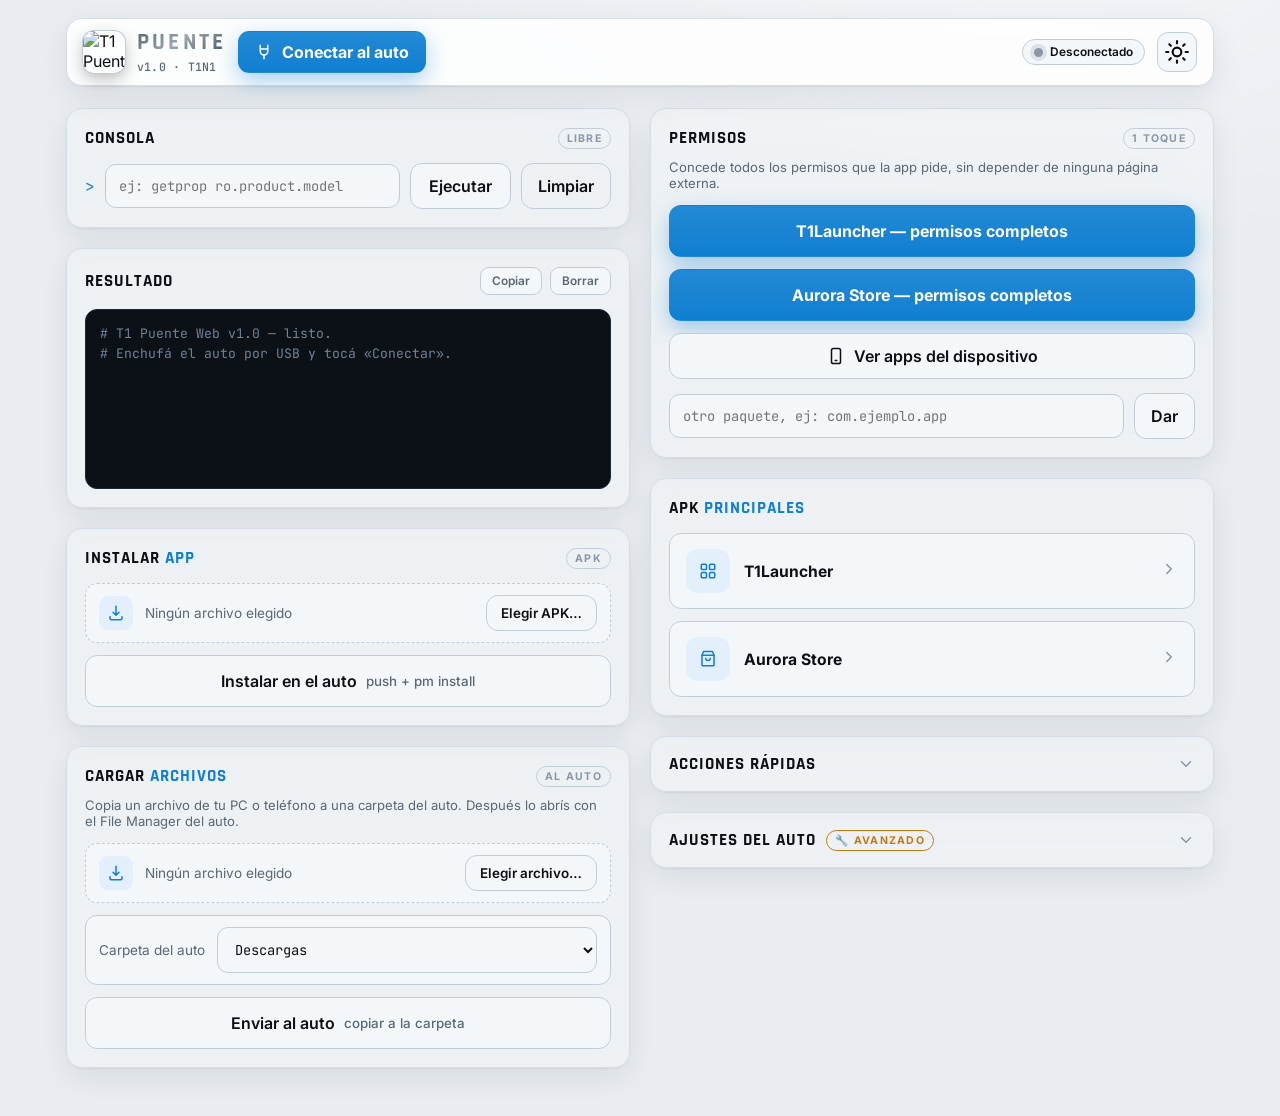
==== web/index.html @ 4e5c522c "T1 Puente: nuevo modulo Cargar archivos (copia a una carpeta del auto) Debajo de Instalar app: elegi" ====
<!doctype html>
<html lang="es">
<head>
<meta charset="utf-8">
<meta name="viewport" content="width=device-width, initial-scale=1, viewport-fit=cover">
<title>T1 Puente Web</title>
<link rel="icon" href="assets/icon.jpg">
<link rel="preconnect" href="https://fonts.googleapis.com">
<link rel="preconnect" href="https://fonts.gstatic.com" crossorigin>
<link rel="stylesheet" href="https://fonts.googleapis.com/css2?family=Rajdhani:wght@500;600;700&family=Inter:wght@400;500;600;700&family=JetBrains+Mono:wght@400;500&display=swap">
<style>
  :root{
    --bg:#e9edf1; --bg-grad:#f3f6f9; --surface:#ffffff; --surface-2:#f4f7fa;
    --fg:#0c1014; --muted:#5a6775; --faint:#8a97a6; --line:#d6dde4; --line-2:#c3ccd6;
    --accent:#0f7fd1; --accent-ink:#ffffff; --accent-soft:#e3f0fb;
    --ok:#1f9d57; --warn:#c07a12; --danger:#c8392f;
    --term-bg:#0c1117; --term-fg:#d7e2ee; --term-line:#1d2733;
    --metal-a:#5b6773; --metal-b:#9aa6b2; --metal-c:#47525d;
    --shadow:0 1px 2px rgba(16,24,33,.06), 0 10px 30px rgba(16,24,33,.08);
    --wall-op:.12; --card-pct:22%; color-scheme:light;
  }
  @media (prefers-color-scheme: dark){ :root:not([data-theme="light"]){
    --bg:#06080b; --bg-grad:#0a0d12; --surface:#0e1218; --surface-2:#12171f;
    --fg:#e8eef4; --muted:#93a1b1; --faint:#6b7988; --line:#1e2733; --line-2:#2a3542;
    --accent:#35b8ff; --accent-ink:#04121c; --accent-soft:#102838;
    --ok:#3cd083; --warn:#e6a33a; --danger:#ff6a5c;
    --term-bg:#05080c; --term-fg:#cfe0f0; --term-line:#182230;
    --metal-a:#aab4bf; --metal-b:#eef3f8; --metal-c:#79838f;
    --shadow:0 1px 2px rgba(0,0,0,.5), 0 18px 46px rgba(0,0,0,.55);
    --wall-op:.5; color-scheme:dark;
  }}
  :root[data-theme="dark"]{
    --bg:#06080b; --bg-grad:#0a0d12; --surface:#0e1218; --surface-2:#12171f;
    --fg:#e8eef4; --muted:#93a1b1; --faint:#6b7988; --line:#1e2733; --line-2:#2a3542;
    --accent:#35b8ff; --accent-ink:#04121c; --accent-soft:#102838;
    --ok:#3cd083; --warn:#e6a33a; --danger:#ff6a5c;
    --term-bg:#05080c; --term-fg:#cfe0f0; --term-line:#182230;
    --metal-a:#aab4bf; --metal-b:#eef3f8; --metal-c:#79838f;
    --shadow:0 1px 2px rgba(0,0,0,.5), 0 18px 46px rgba(0,0,0,.55);
    --wall-op:.5; color-scheme:dark;
  }
  *{box-sizing:border-box}
  html,body{margin:0}
  body{background:radial-gradient(1200px 600px at 80% -10%, var(--bg-grad), transparent 60%), var(--bg);
    color:var(--fg); font-family:"Inter",system-ui,-apple-system,Segoe UI,Roboto,sans-serif; min-height:100vh}
  .wall{position:fixed; inset:0; z-index:-1; pointer-events:none;
    background:url("assets/wall.jpg") center/cover no-repeat; opacity:var(--wall-op);
    filter:saturate(1.12) brightness(1.25) contrast(1.02);
    -webkit-mask-image:linear-gradient(180deg,#000 0%,#000 62%,transparent 100%);
            mask-image:linear-gradient(180deg,#000 0%,#000 62%,transparent 100%)}
  .wrap{max-width:1180px; margin:0 auto; padding-inline:16px; padding-block:18px 48px}

  header{position:sticky; top:env(safe-area-inset-top,0px); z-index:20; display:flex; align-items:center;
    gap:12px; flex-wrap:wrap; padding:12px 16px; margin-bottom:22px;
    background:color-mix(in srgb,var(--surface) 86%,transparent); backdrop-filter:blur(10px); -webkit-backdrop-filter:blur(10px);
    border:1px solid var(--line); border-radius:16px; box-shadow:var(--shadow)}
  .brand{display:flex; align-items:center; gap:12px; min-width:0}
  .brand img{width:42px; height:42px; border-radius:11px; display:block; box-shadow:0 0 0 1px var(--line-2),0 6px 16px rgba(0,0,0,.25)}
  .wordmark{display:flex; flex-direction:column; line-height:1; min-width:0}
  .wordmark .name{font-family:"Rajdhani",sans-serif; font-weight:700; letter-spacing:.14em; font-size:1.42rem;
    background:linear-gradient(145deg,var(--metal-a),var(--metal-b) 45%,var(--metal-c)); -webkit-background-clip:text; background-clip:text; color:transparent}
  .wordmark .sub{margin-top:6px; font-family:"JetBrains Mono",monospace; font-size:.72rem; letter-spacing:.02em; color:var(--muted); font-weight:500}
  .spacer{flex:1 1 auto}
  .pill{display:inline-flex; align-items:center; gap:7px; padding:5px 11px; border-radius:999px; font-size:.74rem; font-weight:600; border:1px solid var(--line-2); background:var(--surface-2); --c:var(--faint)}
  .pill .dot{width:9px;height:9px;border-radius:50%;background:var(--c);box-shadow:0 0 0 4px color-mix(in srgb,var(--c) 22%,transparent)}
  .pill.on{--c:var(--ok)}
  .iconbtn{display:inline-grid; place-items:center; width:40px; height:40px; border-radius:11px; border:1px solid var(--line-2); background:var(--surface-2); color:var(--fg); cursor:pointer}
  .iconbtn:hover{border-color:var(--accent)}
  .btn.hdr{width:auto; padding:10px 16px; border-radius:11px}
  @media (max-width:520px){ .btn.hdr{flex:1 1 100%; order:5} }

  .grid{display:grid; grid-template-columns:1fr 1fr; gap:20px; align-items:start}
  @media (max-width:860px){ .grid{grid-template-columns:1fr} }
  .col{display:flex; flex-direction:column; gap:20px; min-width:0}
  .card{background:color-mix(in srgb,var(--surface) var(--card-pct,22%),transparent); border:1px solid var(--line);
    border-radius:16px; box-shadow:var(--shadow); padding:18px; min-width:0; -webkit-backdrop-filter:blur(13px); backdrop-filter:blur(13px)}
  .card>.head{display:flex; align-items:center; gap:10px; margin-bottom:14px}
  .ttl{font-family:"Rajdhani",sans-serif; font-weight:700; font-size:1.06rem; letter-spacing:.06em; text-transform:uppercase}
  .ttl .em{color:var(--accent)}
  .card .note{font-size:.82rem; color:var(--muted); margin:-4px 0 14px}
  .chip{margin-left:auto; font-size:.66rem; font-weight:700; letter-spacing:.12em; text-transform:uppercase; color:var(--faint); border:1px solid var(--line-2); padding:3px 8px; border-radius:999px}

  details.menu{padding:0; overflow:hidden}
  details.menu>summary{list-style:none; cursor:pointer; display:flex; align-items:center; gap:10px; padding:16px 18px}
  details.menu>summary::-webkit-details-marker{display:none}
  .chev{margin-left:auto; color:var(--faint); transition:transform .18s ease; display:inline-flex}
  details.menu[open]>summary .chev{transform:rotate(180deg)}
  .menubody{padding:0 18px 18px}

  .btn{appearance:none; font:inherit; cursor:pointer; border-radius:12px; border:1px solid var(--line-2); background:var(--surface-2);
    color:var(--fg); padding:12px 16px; font-weight:600; display:inline-flex; align-items:center; justify-content:center; gap:9px; width:100%;
    transition:transform .05s ease,border-color .15s ease,background .15s ease}
  .btn:hover{border-color:var(--accent)}
  .btn:active{transform:translateY(1px)}
  .btn svg{width:18px; height:18px; flex:none}
  .btn small{color:var(--muted); font-weight:500}
  .btn.primary{background:linear-gradient(180deg,color-mix(in srgb,var(--accent) 92%,#fff 8%),var(--accent)); color:var(--accent-ink);
    border-color:transparent; font-weight:700; box-shadow:0 8px 22px color-mix(in srgb,var(--accent) 35%,transparent)}
  .btn.primary:hover{filter:brightness(1.04)}
  .btn.lg{padding:15px 16px; font-size:1rem}
  .btn.ghost{background:transparent}
  .btn.warnline{border-color:color-mix(in srgb,var(--warn) 55%,var(--line-2))}
  .btn.col-txt{flex-direction:column; align-items:flex-start; gap:3px; text-align:left}
  .btn.col-txt .cmd{font-family:"JetBrains Mono",monospace; font-size:.72rem; color:var(--faint)}
  .btn-row{display:grid; grid-template-columns:1fr 1fr; gap:12px}
  @media (max-width:430px){ .btn-row{grid-template-columns:1fr} }
  .w-auto{width:auto}
  .stack{display:flex; flex-direction:column; gap:12px}

  .term{background:var(--term-bg); border:1px solid var(--term-line); border-radius:12px; padding:14px;
    font-family:"JetBrains Mono",monospace; font-size:.82rem; line-height:1.55; color:var(--term-fg); min-height:180px; max-height:360px; overflow:auto; white-space:pre-wrap; word-break:break-word}
  .ln{display:block}
  .ok{color:#4fd58a}.mut{color:#6f8296}.acc{color:#49c4ff}.wn{color:#e7b256}
  .toolbar{display:flex; gap:8px; margin-left:auto}
  .tbtn{font:inherit; cursor:pointer; font-size:.74rem; font-weight:600; color:var(--muted); background:var(--surface-2); border:1px solid var(--line-2); border-radius:9px; padding:6px 11px}
  .tbtn:hover{border-color:var(--accent); color:var(--fg)}
  .console{display:flex; gap:10px; flex-wrap:wrap; align-items:center}
  .console .prompt{font-family:"JetBrains Mono",monospace; color:var(--accent)}
  .input{flex:1 1 180px; min-width:0; font-family:"JetBrains Mono",monospace; font-size:.86rem; background:var(--surface-2); border:1px solid var(--line-2); border-radius:11px; padding:12px 13px; color:var(--fg)}
  .input:focus{outline:2px solid color-mix(in srgb,var(--accent) 55%,transparent); outline-offset:1px; border-color:var(--accent)}
  .filebox{display:flex; align-items:center; gap:12px; margin-bottom:12px; border:1px dashed var(--line-2); border-radius:12px; padding:11px 13px; background:var(--surface-2)}
  .filebox .fi{width:34px;height:34px;border-radius:9px;display:grid;place-items:center;background:var(--accent-soft); color:var(--accent); flex:none}
  .filebox .fn{font-size:.85rem; color:var(--muted); min-width:0; overflow:hidden; text-overflow:ellipsis; white-space:nowrap; flex:1 1 auto}

  .apk{display:flex; align-items:center; gap:14px; text-align:left; padding:15px 16px}
  .apk .ico{width:44px;height:44px;border-radius:12px;flex:none;display:grid;place-items:center;background:var(--accent-soft); color:var(--accent)}
  .apk .meta{display:flex;flex-direction:column;gap:2px;min-width:0;flex:1 1 auto}
  .apk .meta b{font-size:.98rem}
  .apk .meta span{font-size:.77rem;color:var(--muted)}
  .apk .go{color:var(--faint); flex:none}

  .overlay{position:fixed; inset:0; z-index:50; display:grid; place-items:center; padding:16px; background:rgba(4,8,12,.62); -webkit-backdrop-filter:blur(3px); backdrop-filter:blur(3px)}
  .modal{background:var(--surface); border:1px solid var(--line); border-radius:16px; box-shadow:var(--shadow); max-width:560px; width:100%; max-height:84vh; display:flex; flex-direction:column}
  .modal h3{font-family:"Rajdhani",sans-serif; letter-spacing:.06em; text-transform:uppercase; padding:18px 20px 0; font-size:1.18rem; margin:0}
  .modal .sub{padding:2px 20px 0; font-size:.78rem; color:var(--faint)}
  .modal .terms{overflow:auto; padding:12px 20px; margin:8px 0; font-size:.85rem; line-height:1.5; color:var(--muted)}
  .modal .terms p{margin:0 0 9px}
  .modal .check{display:flex; gap:10px; align-items:flex-start; padding:2px 20px 0; font-size:.9rem; cursor:pointer}
  .modal .check input{margin-top:2px; width:18px; height:18px; accent-color:var(--accent); flex:none}
  .modal .acts{display:flex; gap:10px; padding:16px 20px 20px}
  .modal .acts .btn{width:auto; flex:1 1 0}
  .btn[disabled]{opacity:.5; cursor:not-allowed}
  .modal .filter{display:flex; gap:12px; align-items:center; padding:10px 20px 0; flex-wrap:wrap}
  .modal .filter label{display:flex; gap:7px; align-items:center; font-size:.82rem; color:var(--muted); cursor:pointer}
  .modal .filter label input{width:17px; height:17px; accent-color:var(--accent)}
  .applist{display:flex; flex-direction:column; gap:2px; overflow:auto; min-height:120px; flex:1 1 auto; padding:8px 12px 12px; margin:6px 0}
  .approw{text-align:left; width:100%; font:inherit; cursor:pointer; background:transparent; border:1px solid transparent; border-radius:9px; padding:10px 12px; color:var(--fg); font-family:"JetBrains Mono",monospace; font-size:.82rem; word-break:break-all}
  .approw:hover{background:var(--surface-2); border-color:var(--accent)}
  [hidden]{display:none!important}
  @media (prefers-reduced-motion:reduce){*{transition:none!important}}
</style>
</head>
<body>
<div class="wall" aria-hidden="true"></div>
<div class="wrap">
  <header>
    <div class="brand">
      <img src="assets/icon.jpg" alt="T1 Puente">
      <div class="wordmark"><span class="name">PUENTE</span><span class="sub">v1.0 · T1N1</span></div>
    </div>
    <button class="btn primary hdr" id="connect">
      <svg viewBox="0 0 24 24" fill="none" stroke="currentColor" stroke-width="2" stroke-linecap="round" stroke-linejoin="round"><path d="M7 3v5M17 3v5M7 8h10v3a5 5 0 0 1-10 0z"/><path d="M12 16v5"/></svg>
      <span id="connLabel">Conectar al auto</span>
    </button>
    <div class="spacer"></div>
    <span class="pill" id="statusPill"><span class="dot"></span><span id="statusTxt">Desconectado</span></span>
    <button class="iconbtn" id="themeBtn" title="Modo claro/oscuro" aria-label="Cambiar tema">
      <svg id="themeIcon" viewBox="0 0 24 24" fill="none" stroke="currentColor" stroke-width="2" stroke-linecap="round" stroke-linejoin="round"><circle cx="12" cy="12" r="4"/><path d="M12 2v2M12 20v2M4.9 4.9l1.4 1.4M17.7 17.7l1.4 1.4M2 12h2M20 12h2M4.9 19.1l1.4-1.4M17.7 6.3l1.4-1.4"/></svg>
    </button>
  </header>

  <div class="grid">
    <div class="col">
      <div class="card">
        <div class="head"><span class="ttl">Consola</span><span class="chip">libre</span></div>
        <div class="console">
          <span class="prompt">&gt;</span>
          <input class="input" id="cmd" placeholder="ej: getprop ro.product.model" autocomplete="off" spellcheck="false">
          <button class="btn w-auto" id="run" style="padding:12px 18px">Ejecutar</button>
          <button class="btn ghost w-auto" id="wipe" style="padding:12px 16px">Limpiar</button>
        </div>
      </div>

      <div class="card">
        <div class="head"><span class="ttl">Resultado</span>
          <div class="toolbar"><button class="tbtn" id="copyBtn">Copiar</button><button class="tbtn" id="clearBtn">Borrar</button></div>
        </div>
        <div class="term" id="term" aria-live="polite"></div>
      </div>

      <div class="card">
        <div class="head"><span class="ttl">Instalar <span class="em">app</span></span><span class="chip">APK</span></div>
        <div class="filebox">
          <span class="fi"><svg viewBox="0 0 24 24" width="18" height="18" fill="none" stroke="currentColor" stroke-width="2" stroke-linecap="round" stroke-linejoin="round"><path d="M12 3v12M8 11l4 4 4-4"/><path d="M4 17v2a2 2 0 0 0 2 2h12a2 2 0 0 0 2-2v-2"/></svg></span>
          <span class="fn" id="fileName">Ningún archivo elegido</span>
          <button class="btn w-auto" id="pickApk" style="padding:9px 14px; font-size:.84rem">Elegir APK…</button>
          <input type="file" id="fileApk" accept=".apk" hidden>
        </div>
        <button class="btn lg" id="installFile">Instalar en el auto <small>push + pm install</small></button>
      </div>

      <div class="card">
        <div class="head"><span class="ttl">Cargar <span class="em">archivos</span></span><span class="chip">al auto</span></div>
        <p class="note">Copia un archivo de tu PC o teléfono a una carpeta del auto. Después lo abrís con el File Manager del auto.</p>
        <div class="filebox">
          <span class="fi"><svg viewBox="0 0 24 24" width="18" height="18" fill="none" stroke="currentColor" stroke-width="2" stroke-linecap="round" stroke-linejoin="round"><path d="M12 3v12M8 11l4 4 4-4"/><path d="M4 17v2a2 2 0 0 0 2 2h12a2 2 0 0 0 2-2v-2"/></svg></span>
          <span class="fn" id="fileName2">Ningún archivo elegido</span>
          <button class="btn w-auto" id="pickFile" style="padding:9px 14px; font-size:.84rem">Elegir archivo…</button>
          <input type="file" id="fileAny" accept=".apk,.zip,.png,.jpg,.jpeg,.webp,.gif,.mp4,.mkv,.mov,.m4a,.mp3" hidden>
        </div>
        <div class="filebox" style="border-style:solid; margin-bottom:12px">
          <span class="fn" style="flex:none; color:var(--muted)">Carpeta del auto</span>
          <select class="input" id="destFolder">
            <option value="/sdcard/Download">Descargas</option>
            <option value="/sdcard/Pictures">Imágenes (Pictures)</option>
            <option value="/sdcard/DCIM">Fotos (DCIM)</option>
            <option value="/sdcard/Movies">Videos (Movies)</option>
            <option value="/sdcard/Music">Música</option>
          </select>
        </div>
        <button class="btn lg" id="sendFile">Enviar al auto <small>copiar a la carpeta</small></button>
      </div>
    </div>

    <div class="col">
      <div class="card">
        <div class="head"><span class="ttl">Permisos</span><span class="chip">1 toque</span></div>
        <p class="note">Concede todos los permisos que la app pide, sin depender de ninguna página externa.</p>
        <div class="stack">
          <button class="btn primary lg" id="permT1L">T1Launcher — permisos completos</button>
          <button class="btn primary lg" id="permAurora">Aurora Store — permisos completos</button>
          <button class="btn" id="verApps">
            <svg viewBox="0 0 24 24" fill="none" stroke="currentColor" stroke-width="2" stroke-linecap="round" stroke-linejoin="round"><rect x="6" y="2" width="12" height="20" rx="2.5"/><path d="M11 18h2"/></svg>
            Ver apps del dispositivo
          </button>
          <div class="console" style="margin-top:2px">
            <input class="input" id="permPkg" placeholder="otro paquete, ej: com.ejemplo.app" autocomplete="off" spellcheck="false">
            <button class="btn w-auto" id="permOtra" style="padding:12px 16px">Dar</button>
          </div>
        </div>
      </div>

      <div class="card">
        <div class="head"><span class="ttl">APK <span class="em">principales</span></span></div>
        <div class="stack">
          <button class="btn apk" id="btnT1L">
            <span class="ico"><svg viewBox="0 0 24 24" width="22" height="22" fill="none" stroke="currentColor" stroke-width="2" stroke-linecap="round" stroke-linejoin="round"><rect x="3" y="3" width="7" height="7" rx="1.5"/><rect x="14" y="3" width="7" height="7" rx="1.5"/><rect x="3" y="14" width="7" height="7" rx="1.5"/><rect x="14" y="14" width="7" height="7" rx="1.5"/></svg></span>
            <span class="meta"><b>T1Launcher</b></span>
            <span class="go"><svg viewBox="0 0 24 24" width="20" height="20" fill="none" stroke="currentColor" stroke-width="2" stroke-linecap="round" stroke-linejoin="round"><path d="M9 6l6 6-6 6"/></svg></span>
          </button>
          <button class="btn apk" id="btnAurora">
            <span class="ico"><svg viewBox="0 0 24 24" width="22" height="22" fill="none" stroke="currentColor" stroke-width="2" stroke-linecap="round" stroke-linejoin="round"><path d="M6 2l-2 5v13a1 1 0 0 0 1 1h14a1 1 0 0 0 1-1V7l-2-5z"/><path d="M4 7h16M9 11a3 3 0 0 0 6 0"/></svg></span>
            <span class="meta"><b>Aurora Store</b></span>
            <span class="go"><svg viewBox="0 0 24 24" width="20" height="20" fill="none" stroke="currentColor" stroke-width="2" stroke-linecap="round" stroke-linejoin="round"><path d="M9 6l6 6-6 6"/></svg></span>
          </button>
        </div>
      </div>

      <details class="card menu">
        <summary><span class="ttl">Acciones rápidas</span>
          <span class="chev"><svg viewBox="0 0 24 24" width="18" height="18" fill="none" stroke="currentColor" stroke-width="2" stroke-linecap="round" stroke-linejoin="round"><path d="M6 9l6 6 6-6"/></svg></span>
        </summary>
        <div class="menubody"><div class="stack">
          <button class="btn col-txt" id="accToque"><span>🖐️ Arreglar toque (capa 3D)</span><span class="cmd">appops set com.autolink.commonservice SYSTEM_ALERT_WINDOW deny</span></button>
          <button class="btn col-txt" id="accOculto"><span>⏎ Aceptar botón oculto</span><span class="cmd">input keyevent 61 · 61 · 66</span></button>
        </div></div>
      </details>

      <details class="card menu">
        <summary><span class="ttl">Ajustes del auto</span>
          <span class="chip" style="margin-left:0; color:var(--warn); border-color:var(--warn)">🔧 avanzado</span>
          <span class="chev"><svg viewBox="0 0 24 24" width="18" height="18" fill="none" stroke="currentColor" stroke-width="2" stroke-linecap="round" stroke-linejoin="round"><path d="M6 9l6 6 6-6"/></svg></span>
        </summary>
        <div class="menubody">
          <p class="note" style="margin-top:0">Funciones delicadas. En un auto de fábrica, usar con cuidado. Todo es reversible.</p>
          <div class="btn-row">
            <button class="btn warnline" id="aj3Don">Capa 3D: activar</button>
            <button class="btn warnline" id="aj3Doff">Capa 3D: desactivar</button>
          </div>
          <p class="note" style="margin:12px 0 0">Más ajustes (AA de fábrica, puente 5555, T1 AA) se agregan tras probarlos en el auto.</p>
        </div>
      </details>
    </div>
  </div>
</div>

<div class="overlay" id="termsOverlay" hidden>
  <div class="modal" role="dialog" aria-modal="true" aria-labelledby="termsTtl">
    <h3 id="termsTtl">Términos y condiciones</h3>
    <p class="sub">Antes de instalar T1Launcher · documento versión 1.0 (11-10-2026)</p>
    <div class="terms">
      <p><b>1. Qué es.</b> Proyecto personal, gratuito, experimental y sin fines de lucro, hecho por un particular aficionado. No es un producto comercial ni homologado.</p>
      <p><b>2. Sin relación con el fabricante.</b> No está desarrollado, patrocinado ni avalado por Jetour, Chery ni ningún fabricante, importador o concesionario.</p>
      <p><b>3. Se entrega "tal cual".</b> Sin garantía de ninguna clase. No se garantiza que funcione ni que sea compatible con su vehículo.</p>
      <p><b>4. Riesgos que asume.</b> Su uso puede provocar reinicios, bloqueos, pérdida de configuraciones o datos y pérdida de garantía. Usted asume esos riesgos.</p>
      <p><b>5. No es un sistema de seguridad.</b> No reemplaza espejos, cámaras, sensores, luces ni la atención del conductor.</p>
      <p><b>6. Uso durante la conducción.</b> No lo opere ni observe mientras conduce. Las pruebas, con el vehículo detenido y en lugar seguro.</p>
      <p><b>7. Legalidad y homologación.</b> Es su responsabilidad verificar y cumplir la normativa de su jurisdicción.</p>
      <p><b>8. Limitación de responsabilidad.</b> El autor no responde por daños directos ni indirectos al vehículo, a terceros o a la propiedad.</p>
      <p><b>9. Indemnidad.</b> Usted mantiene indemne al autor frente a reclamos derivados de su uso o incumplimiento.</p>
      <p><b>10. Datos.</b> Funciona localmente; no envía datos personales al autor. Las actualizaciones se consultan contra GitHub.</p>
      <p><b>11. Actualizaciones.</b> Son voluntarias y pueden cambiar o quitar funciones sin aviso. El autor no está obligado a dar soporte.</p>
      <p><b>12. Uso permitido.</b> Personal y no comercial. No se permite venderlo ni presentarlo como producto oficial.</p>
      <p><b>13. Capacidad y titularidad.</b> Usted declara ser mayor de edad y propietario del vehículo, o contar con autorización del propietario.</p>
      <p><b>14. Ley aplicable.</b> Se rige por las leyes de la República Argentina; si una cláusula fuera inválida, las demás siguen vigentes.</p>
      <p><b>15. Aceptación.</b> Si no está de acuerdo, no instale. Pulsar ACEPTAR implica que leyó, comprendió y acepta íntegramente estos Términos.</p>
    </div>
    <label class="check"><input type="checkbox" id="termsChk"> Leí y acepto los términos y condiciones.</label>
    <div class="acts">
      <button class="btn ghost" id="termsCancel">Cancelar</button>
      <button class="btn primary" id="termsOk" disabled>Aceptar e instalar</button>
    </div>
  </div>
</div>
<div class="overlay" id="appsOverlay" hidden>
  <div class="modal" role="dialog" aria-modal="true" aria-labelledby="appsTtl">
    <h3 id="appsTtl">Apps del dispositivo</h3>
    <p class="sub">Elegí una app para darle permisos.</p>
    <div class="filter">
      <input class="input" id="appSearch" placeholder="buscar…" autocomplete="off" spellcheck="false" style="flex:1 1 160px">
      <label><input type="checkbox" id="appSys"> incluir del sistema</label>
    </div>
    <div class="applist" id="appList"><span class="ln mut" style="padding:10px">Cargando…</span></div>
    <div class="acts"><button class="btn ghost" id="appsCancel">Cerrar</button></div>
  </div>
</div>
<script src="./app.js"></script>
</body>
</html>
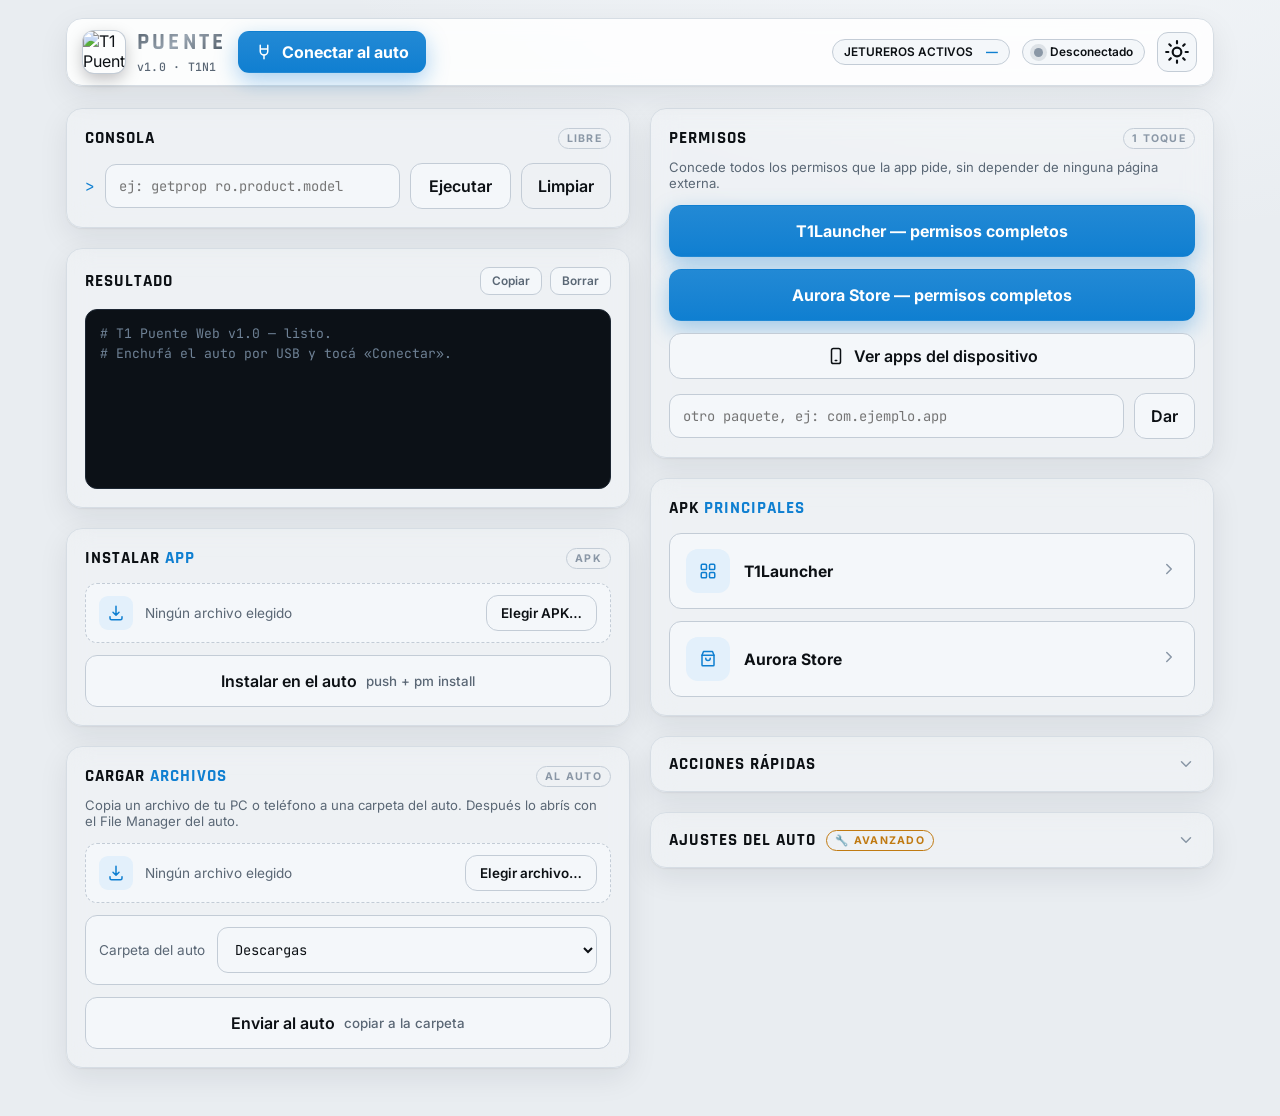
==== commit 1ce3a546: "T1 Puente: contador JETUREROS ACTIVOS en el header (via Worker Cloudflare) - Muestra en el header cu" ====
--- a/web/index.html
+++ b/web/index.html
@@ -163,6 +163,7 @@
       <span id="connLabel">Conectar al auto</span>
     </button>
     <div class="spacer"></div>
+    <span class="pill" id="jetPill" title="Personas que instalaron T1Launcher con T1 Puente">JETUREROS ACTIVOS <b id="jetCount" style="color:var(--accent); margin-left:6px">—</b></span>
     <span class="pill" id="statusPill"><span class="dot"></span><span id="statusTxt">Desconectado</span></span>
     <button class="iconbtn" id="themeBtn" title="Modo claro/oscuro" aria-label="Cambiar tema">
       <svg id="themeIcon" viewBox="0 0 24 24" fill="none" stroke="currentColor" stroke-width="2" stroke-linecap="round" stroke-linejoin="round"><circle cx="12" cy="12" r="4"/><path d="M12 2v2M12 20v2M4.9 4.9l1.4 1.4M17.7 17.7l1.4 1.4M2 12h2M20 12h2M4.9 19.1l1.4-1.4M17.7 6.3l1.4-1.4"/></svg>
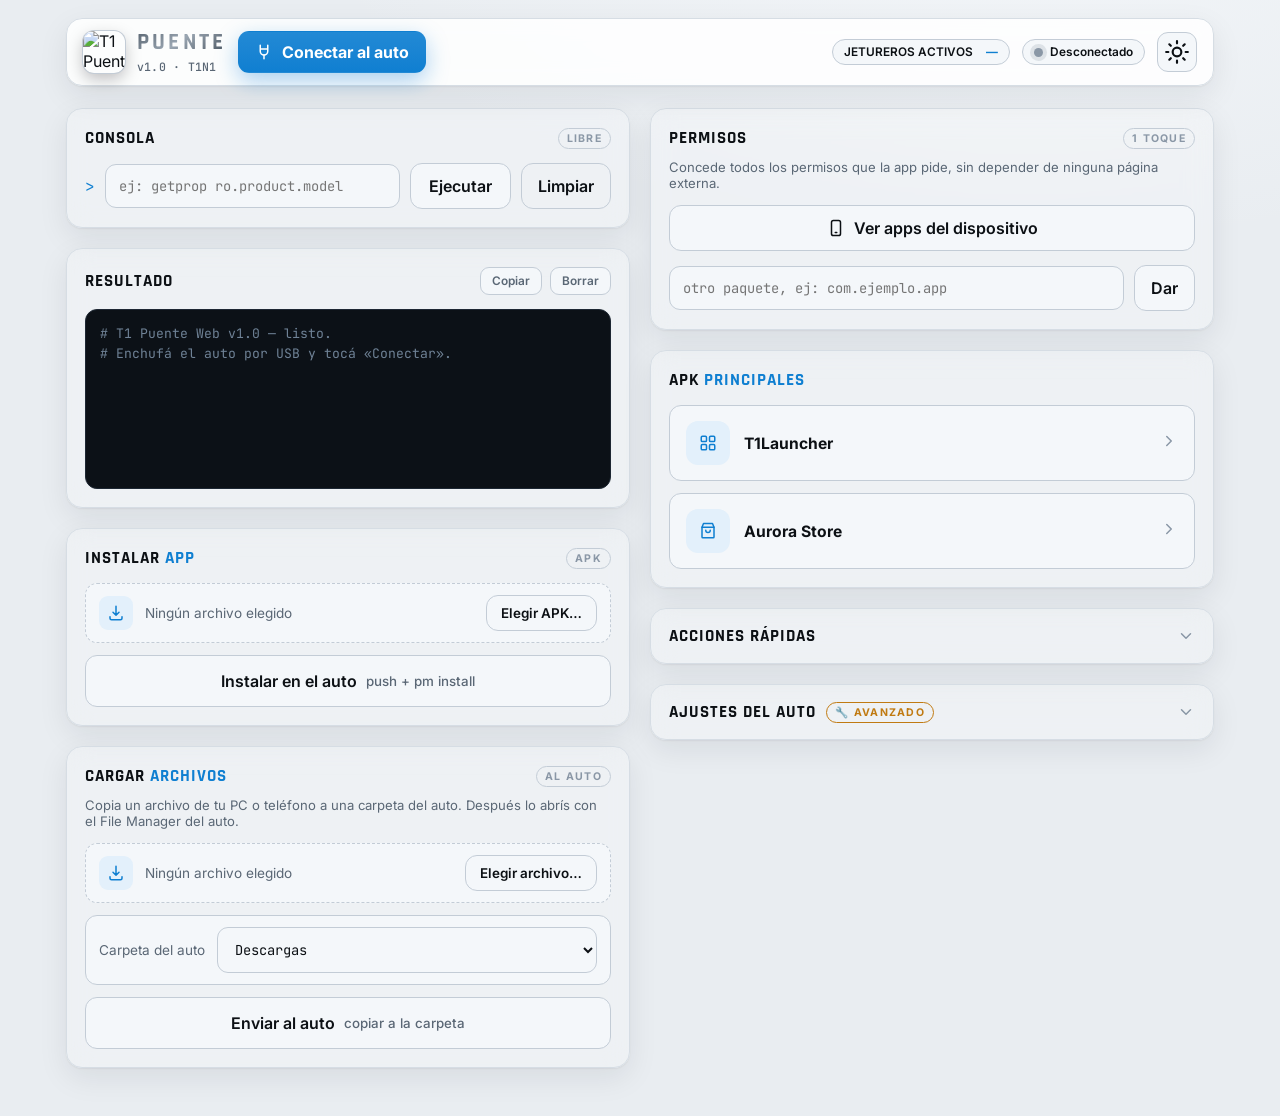
==== commit 5fea8145: "T1 Puente: limpieza Permisos + capa 3D al instalar T1Launcher + AA/CarPlay de fabrica - Permisos: se" ====
--- a/web/index.html
+++ b/web/index.html
@@ -228,8 +228,6 @@
         <div class="head"><span class="ttl">Permisos</span><span class="chip">1 toque</span></div>
         <p class="note">Concede todos los permisos que la app pide, sin depender de ninguna página externa.</p>
         <div class="stack">
-          <button class="btn primary lg" id="permT1L">T1Launcher — permisos completos</button>
-          <button class="btn primary lg" id="permAurora">Aurora Store — permisos completos</button>
           <button class="btn" id="verApps">
             <svg viewBox="0 0 24 24" fill="none" stroke="currentColor" stroke-width="2" stroke-linecap="round" stroke-linejoin="round"><rect x="6" y="2" width="12" height="20" rx="2.5"/><path d="M11 18h2"/></svg>
             Ver apps del dispositivo
@@ -278,7 +276,15 @@
             <button class="btn warnline" id="aj3Don">Capa 3D: activar</button>
             <button class="btn warnline" id="aj3Doff">Capa 3D: desactivar</button>
           </div>
-          <p class="note" style="margin:12px 0 0">Más ajustes (AA de fábrica, puente 5555, T1 AA) se agregan tras probarlos en el auto.</p>
+          <div class="btn-row" style="margin-top:10px">
+            <button class="btn warnline" id="ajAAoff">Android Auto fábrica: apagar</button>
+            <button class="btn warnline" id="ajAAon">Android Auto fábrica: prender</button>
+          </div>
+          <div class="btn-row" style="margin-top:10px">
+            <button class="btn warnline" id="ajCPoff">CarPlay fábrica: apagar</button>
+            <button class="btn warnline" id="ajCPon">CarPlay fábrica: prender</button>
+          </div>
+          <p class="note" style="margin:12px 0 0">CarPlay de fábrica está «a probar» (paquete <code>com.autolink.carplay</code>). Todo es reversible.</p>
         </div>
       </details>
     </div>
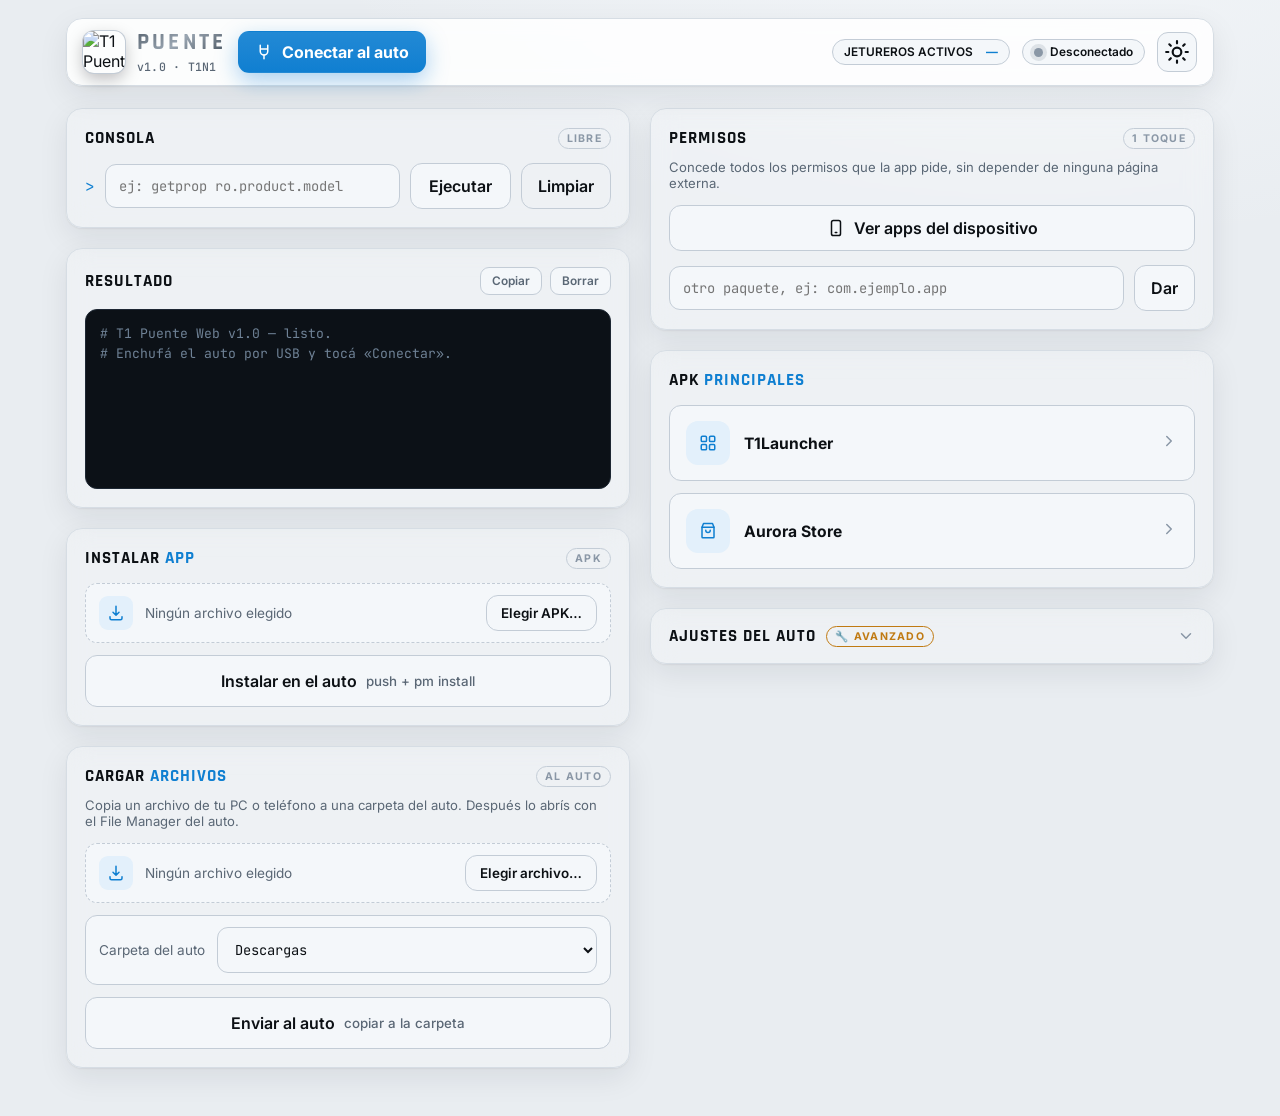
==== commit 8ff45bde: "T1 Puente: Aurora abre y confirma sola tras instalar; se quita modulo Acciones rapidas - instalarAur" ====
--- a/web/index.html
+++ b/web/index.html
@@ -256,16 +256,6 @@
       </div>
 
       <details class="card menu">
-        <summary><span class="ttl">Acciones rápidas</span>
-          <span class="chev"><svg viewBox="0 0 24 24" width="18" height="18" fill="none" stroke="currentColor" stroke-width="2" stroke-linecap="round" stroke-linejoin="round"><path d="M6 9l6 6 6-6"/></svg></span>
-        </summary>
-        <div class="menubody"><div class="stack">
-          <button class="btn col-txt" id="accToque"><span>🖐️ Arreglar toque (capa 3D)</span><span class="cmd">appops set com.autolink.commonservice SYSTEM_ALERT_WINDOW deny</span></button>
-          <button class="btn col-txt" id="accOculto"><span>⏎ Aceptar botón oculto</span><span class="cmd">input keyevent 61 · 61 · 66</span></button>
-        </div></div>
-      </details>
-
-      <details class="card menu">
         <summary><span class="ttl">Ajustes del auto</span>
           <span class="chip" style="margin-left:0; color:var(--warn); border-color:var(--warn)">🔧 avanzado</span>
           <span class="chev"><svg viewBox="0 0 24 24" width="18" height="18" fill="none" stroke="currentColor" stroke-width="2" stroke-linecap="round" stroke-linejoin="round"><path d="M6 9l6 6 6-6"/></svg></span>
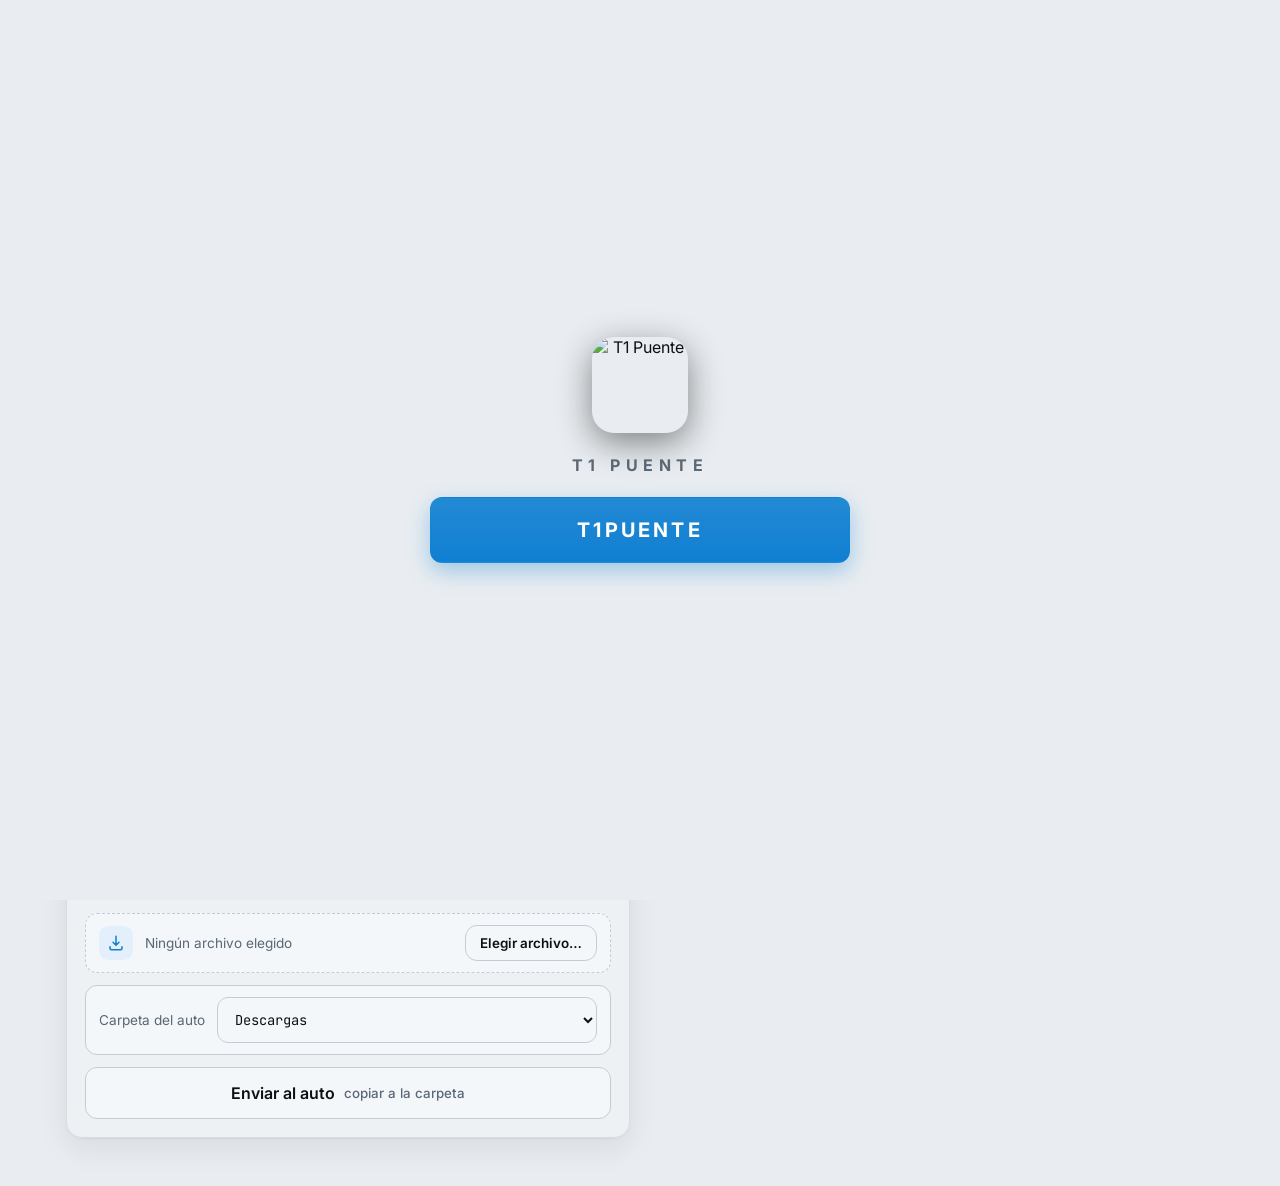
==== commit e16f3930: "T1 Puente: pantalla de inicio con boton T1PUENTE + avisos legales - Pantalla de inicio (splash) con " ====
--- a/web/index.html
+++ b/web/index.html
@@ -148,10 +148,27 @@
   .approw:hover{background:var(--surface-2); border-color:var(--accent)}
   [hidden]{display:none!important}
   @media (prefers-reduced-motion:reduce){*{transition:none!important}}
+  #startScreen{position:fixed; inset:0; z-index:200; display:grid; place-items:center; text-align:center; padding:24px;
+    background:linear-gradient(color-mix(in srgb,var(--bg) 60%,transparent),color-mix(in srgb,var(--bg) 60%,transparent)), url("assets/wall.jpg") center/cover no-repeat, var(--bg)}
+  #startScreen .box{display:flex; flex-direction:column; align-items:center; gap:22px; max-width:420px; width:100%}
+  #startScreen img{width:96px; height:96px; border-radius:22px; box-shadow:0 10px 34px rgba(0,0,0,.45)}
+  #startScreen h1{margin:0; font-size:1rem; letter-spacing:.34em; color:var(--muted); font-weight:700; text-transform:uppercase}
+  #startBtn{width:100%; padding:20px 16px; font-size:1.25rem; letter-spacing:.16em}
+  .legend{font-size:.72rem; color:var(--faint); margin:10px 2px 0; line-height:1.45}
+  .legend b{color:var(--muted); font-weight:600}
 </style>
 </head>
 <body>
 <div class="wall" aria-hidden="true"></div>
+
+<div id="startScreen">
+  <div class="box">
+    <img src="assets/icon.jpg" alt="T1 Puente">
+    <h1>T1 Puente</h1>
+    <button class="btn primary lg" id="startBtn">T1PUENTE</button>
+  </div>
+</div>
+
 <div class="wrap">
   <header>
     <div class="brand">
@@ -180,6 +197,7 @@
           <button class="btn w-auto" id="run" style="padding:12px 18px">Ejecutar</button>
           <button class="btn ghost w-auto" id="wipe" style="padding:12px 16px">Limpiar</button>
         </div>
+        <p class="legend"><b>Uso avanzado.</b> Ejecutá comandos bajo tu propio riesgo — solo para usuarios experimentados.</p>
       </div>
 
       <div class="card">
@@ -198,6 +216,7 @@
           <input type="file" id="fileApk" accept=".apk" hidden>
         </div>
         <button class="btn lg" id="installFile">Instalar en el auto <small>push + pm install</small></button>
+        <p class="legend">Instalá solo APK de confianza. Una app maliciosa o incompatible puede dañar el sistema del auto. Lo hacés bajo tu responsabilidad.</p>
       </div>
 
       <div class="card">
@@ -309,6 +328,24 @@
     </div>
   </div>
 </div>
+<div class="overlay" id="legalOverlay" hidden>
+  <div class="modal" role="dialog" aria-modal="true" aria-labelledby="legalTtl">
+    <h3 id="legalTtl">Antes de empezar</h3>
+    <p class="sub">Leé esto una vez</p>
+    <div class="terms">
+      <p><b>Qué es.</b> T1 Puente es una herramienta personal y gratuita que se comunica con el sistema de tu auto por USB. No está desarrollada ni avalada por Jetour, Chery ni ningún fabricante.</p>
+      <p><b>Bajo tu responsabilidad.</b> Todo lo que hagas con esta herramienta —ejecutar comandos, instalar aplicaciones, cambiar ajustes— lo hacés por tu cuenta y riesgo.</p>
+      <p><b>Instalar apps puede dañar el auto.</b> Instalar una aplicación desconocida, maliciosa o incompatible con el vehículo puede provocar fallas, reinicios, pérdida de configuraciones o de datos, comportamiento inesperado de funciones del auto y pérdida de la garantía. Instalá solo aplicaciones de confianza.</p>
+      <p><b>No es un sistema de seguridad.</b> No reemplaza espejos, cámaras, sensores ni la atención del conductor. No la operes mientras conducís.</p>
+      <p><b>Sin garantía y sin responsabilidad.</b> Se entrega "tal cual", sin garantía de ninguna clase. El autor no se responsabiliza por ningún daño al vehículo, a terceros o a la propiedad derivado de su uso.</p>
+      <p><b>Titularidad.</b> Declarás ser mayor de edad y propietario del vehículo, o contar con autorización del propietario.</p>
+    </div>
+    <div class="acts">
+      <button class="btn primary" id="legalOk">Entiendo y acepto</button>
+    </div>
+  </div>
+</div>
+
 <div class="overlay" id="appsOverlay" hidden>
   <div class="modal" role="dialog" aria-modal="true" aria-labelledby="appsTtl">
     <h3 id="appsTtl">Apps del dispositivo</h3>
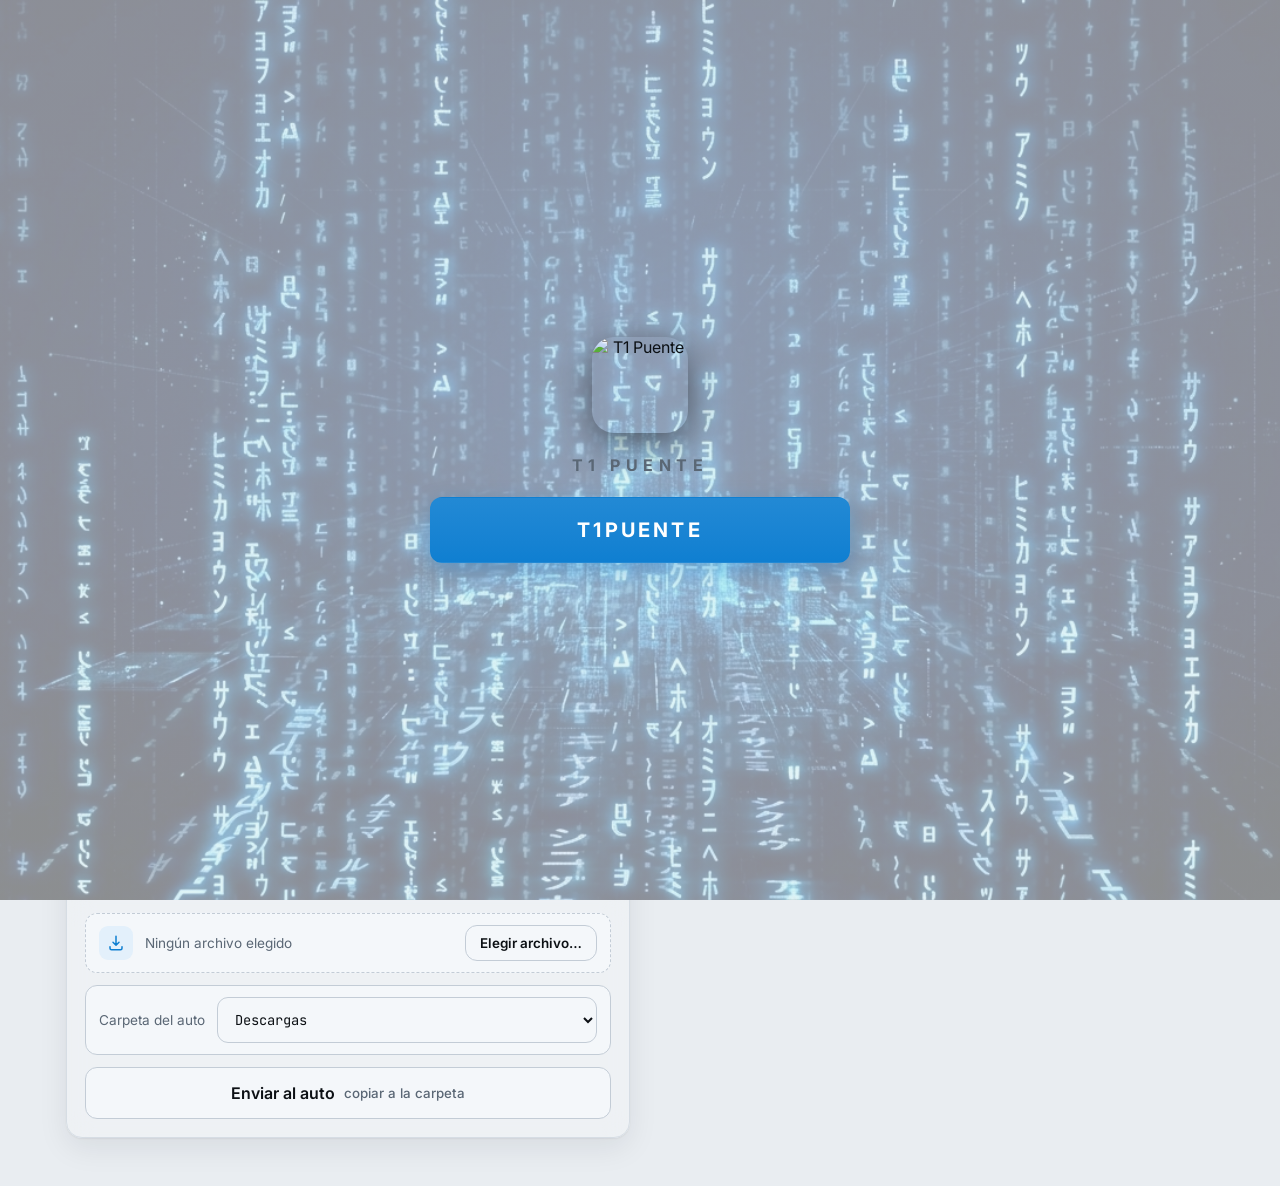
==== commit 837d2991: "Fondo: cache-bust del wallpaper (?v=2) para forzar la imagen nueva Co-Authored-By: Claude Opus 4.8 <" ====
--- a/web/index.html
+++ b/web/index.html
@@ -44,7 +44,7 @@
   body{background:radial-gradient(1200px 600px at 80% -10%, var(--bg-grad), transparent 60%), var(--bg);
     color:var(--fg); font-family:"Inter",system-ui,-apple-system,Segoe UI,Roboto,sans-serif; min-height:100vh}
   .wall{position:fixed; inset:0; z-index:-1; pointer-events:none;
-    background:url("assets/wall.jpg") center/cover no-repeat; opacity:var(--wall-op);
+    background:url("assets/wall.jpg?v=2") center/cover no-repeat; opacity:var(--wall-op);
     filter:saturate(1.12) brightness(1.25) contrast(1.02);
     -webkit-mask-image:linear-gradient(180deg,#000 0%,#000 62%,transparent 100%);
             mask-image:linear-gradient(180deg,#000 0%,#000 62%,transparent 100%)}
@@ -149,7 +149,7 @@
   [hidden]{display:none!important}
   @media (prefers-reduced-motion:reduce){*{transition:none!important}}
   #startScreen{position:fixed; inset:0; z-index:200; display:grid; place-items:center; text-align:center; padding:24px;
-    background:linear-gradient(color-mix(in srgb,var(--bg) 60%,transparent),color-mix(in srgb,var(--bg) 60%,transparent)), url("assets/wall.jpg") center/cover no-repeat, var(--bg)}
+    background:linear-gradient(color-mix(in srgb,var(--bg) 60%,transparent),color-mix(in srgb,var(--bg) 60%,transparent)), url("assets/wall.jpg?v=2") center/cover no-repeat, var(--bg)}
   #startScreen .box{display:flex; flex-direction:column; align-items:center; gap:22px; max-width:420px; width:100%}
   #startScreen img{width:96px; height:96px; border-radius:22px; box-shadow:0 10px 34px rgba(0,0,0,.45)}
   #startScreen h1{margin:0; font-size:1rem; letter-spacing:.34em; color:var(--muted); font-weight:700; text-transform:uppercase}
